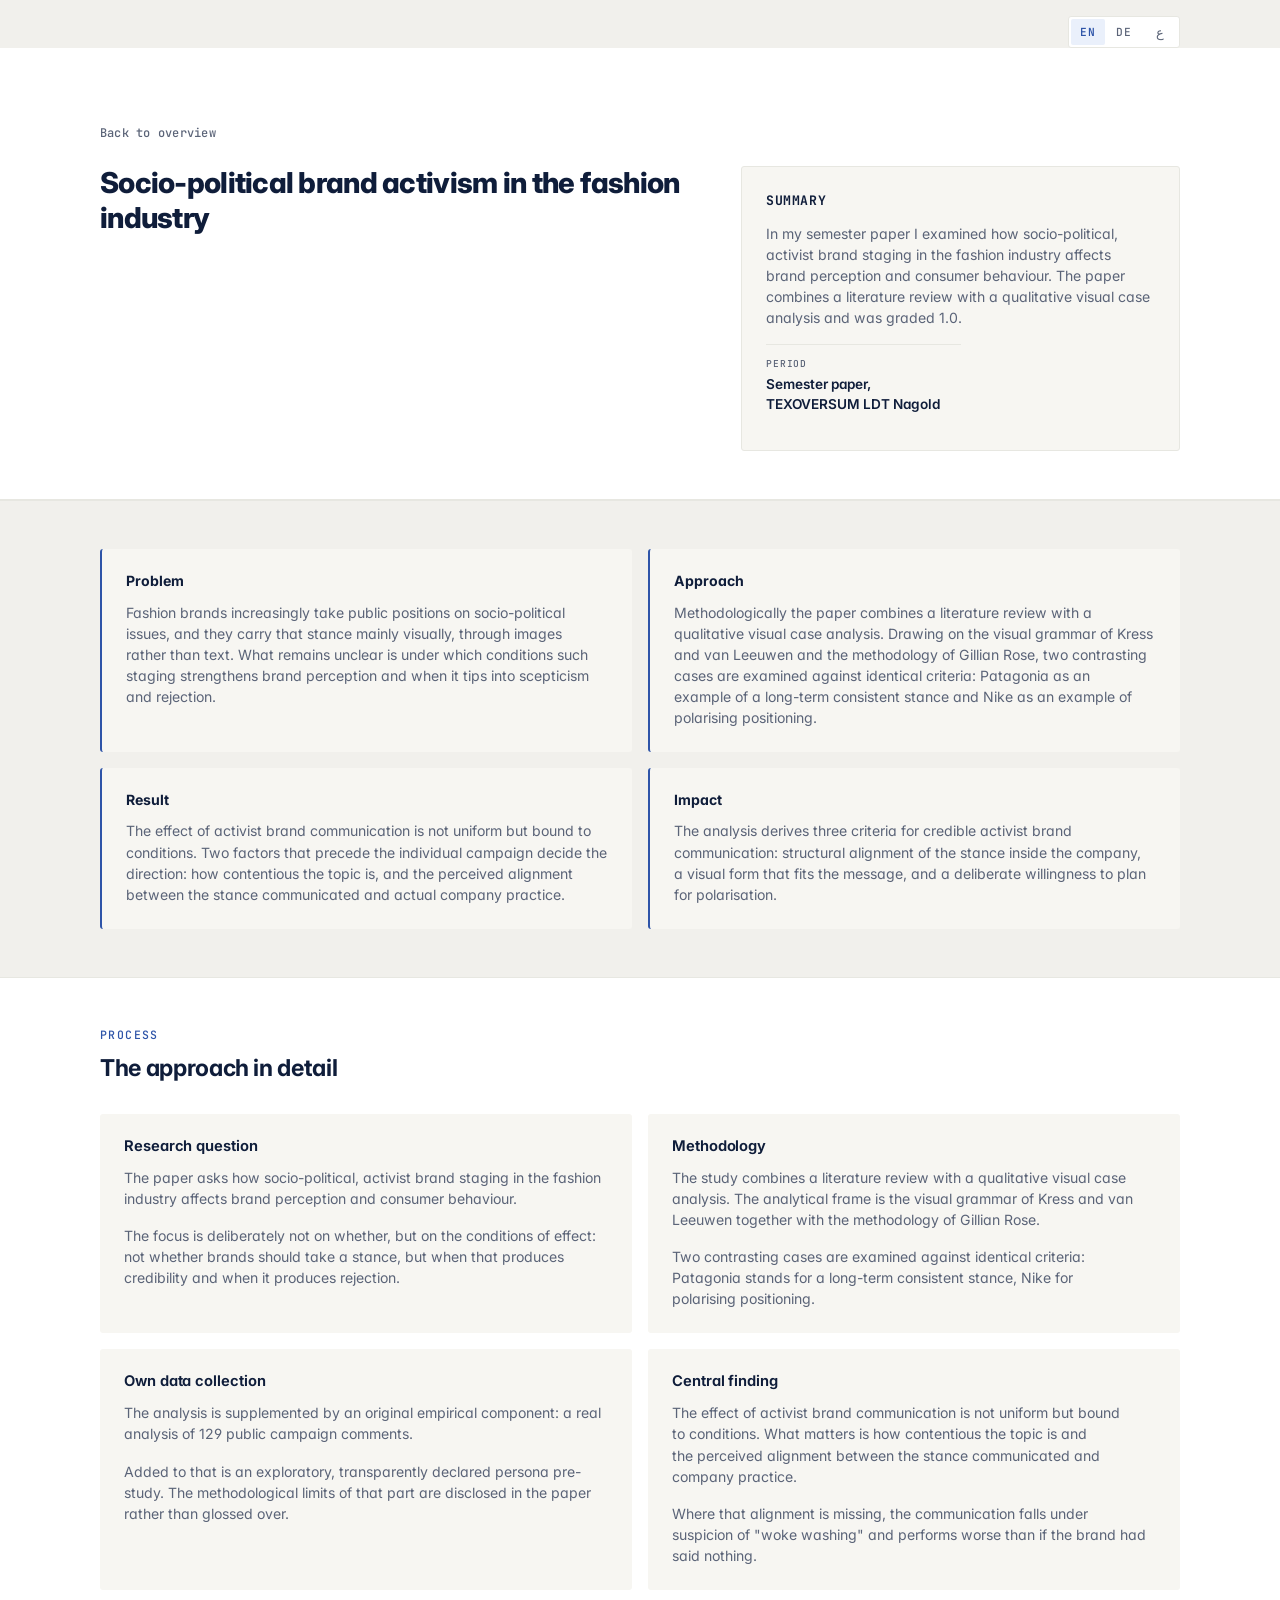
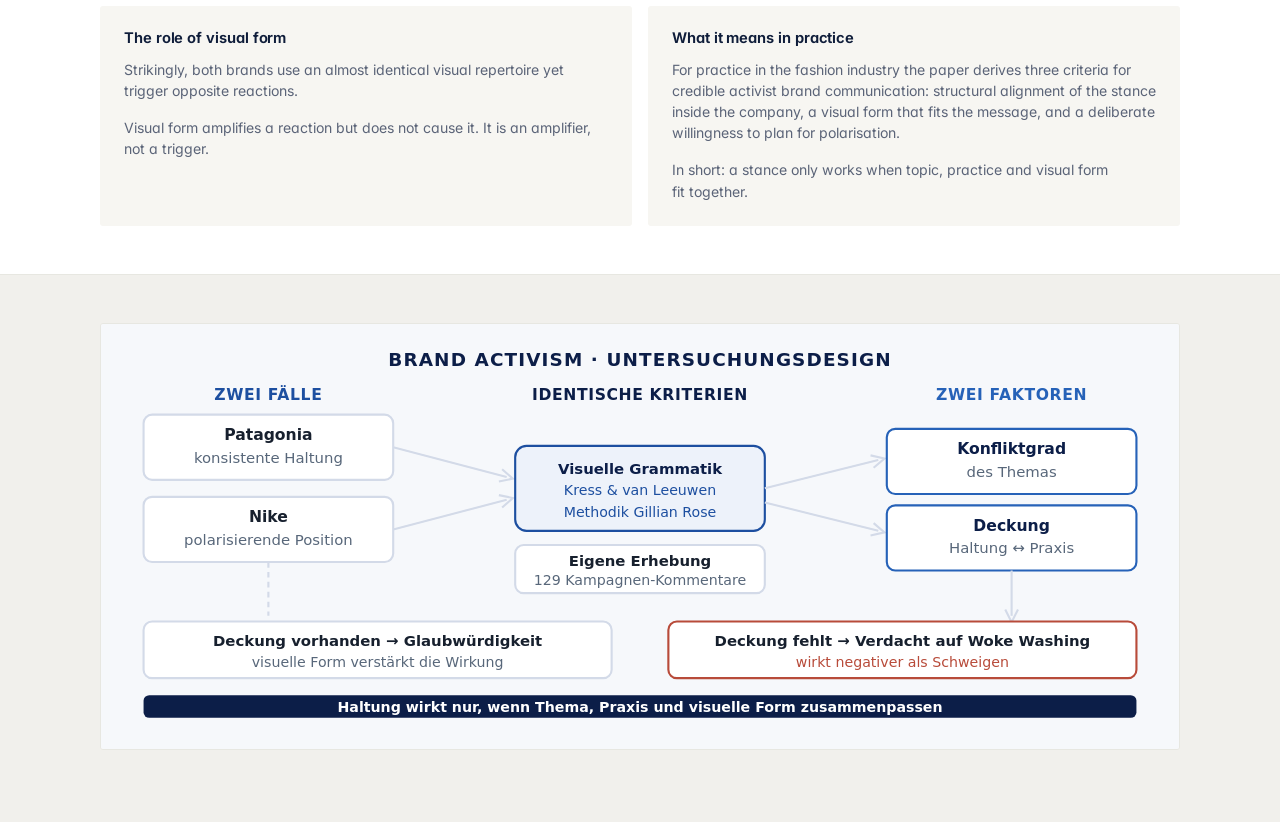
==== cases/brand-activism.html @ f55c7a22 "Dreisprachige Seite (EN/DE/AR), neue Inhalte und drei neue Cases - Inhalt nach assets/js/content/{en" ====
<!doctype html>
<html lang="en">
  <head>
    <meta charset="utf-8">
    <meta name="viewport" content="width=device-width, initial-scale=1">
    <title>Semester paper: brand activism | Portfolio</title>
    <link rel="preconnect" href="https://fonts.googleapis.com">
    <link rel="preconnect" href="https://fonts.gstatic.com" crossorigin>
    <link href="https://fonts.googleapis.com/css2?family=Inter:wght@300;400;500;600;700;800&family=JetBrains+Mono:wght@400;500;600&family=Noto+Sans+Arabic:wght@300;400;500;600;700&display=swap" rel="stylesheet">
    <link rel="stylesheet" href="../assets/css/tokens.css">
    <link rel="stylesheet" href="../assets/css/base.css">
    <link rel="stylesheet" href="../assets/css/layout.css">
    <link rel="stylesheet" href="../assets/css/components.css">
    <link rel="stylesheet" href="../assets/css/pages.css">
  </head>
  <body data-root=".." data-page="case" data-case="brandactivism">
    <a class="skip-link" href="#main" data-i18n="ui.skipLink">Skip to content</a>
    <main id="main" class="case-main" data-case-render-root></main>
    <script src="../assets/js/content/en.js"></script>
    <script src="../assets/js/content/de.js"></script>
    <script src="../assets/js/content/ar.js"></script>
    <script src="../assets/js/common.js"></script>
    <script src="../assets/js/case-page.js"></script>
  </body>
</html>
---- assets/css/tokens.css ----
:root {
  color-scheme: light;
  /* Palette — derived from Lebenslauf */
  --color-bg: #f1f0ec;
  --color-surface: #ffffff;
  --color-surface-2: #f7f6f2;
  --color-text: #20242e;
  --color-muted: #5b6478;
  --color-border: #d8d8d2;
  --color-rule: #e7e7e1;
  --color-strong: #0f1d3a;
  --color-accent: #2e54a8;
  --color-accent-soft: #eaf0fb;
  --color-accent-2: #b8704a;
  --color-accent-3: #b84b3a;
  --color-blue: #2e54a8;
  /* Shadows — restrained */
  --shadow-soft: 0 2px 4px rgba(15,29,58,.04), 0 12px 32px rgba(15,29,58,.07);
  --shadow-card: 0 1px 2px rgba(15,29,58,.04);
  /* Status */
  --color-status-active: #1a5c40;
  --color-status-active-bg: #eaf5ef;
  --color-status-dev: #7c4f0a;
  --color-status-dev-bg: #fef3e2;
  --color-status-planned: #1e4e7a;
  --color-status-planned-bg: #e8f1fa;
  /* Radii — compact, CV-like */
  --radius: 3px;
  --radius-small: 2px;
  /* Layout */
  --container: 1080px;
  /* Spacing */
  --space-1: 0.25rem;
  --space-2: 0.5rem;
  --space-3: 0.75rem;
  --space-4: 1rem;
  --space-5: 1.5rem;
  --space-6: 2rem;
  --space-7: 3rem;
  --space-8: 4.5rem;
  /* Typography */
  --font-sans: "Inter", "Helvetica Neue", Arial, sans-serif;
  --font-mono: "JetBrains Mono", monospace;
}
---- assets/css/base.css ----
* {
  box-sizing: border-box;
}

html {
  scroll-behavior: smooth;
}

section[id] {
  scroll-margin-top: 0;
}

body {
  margin: 0;
  background: var(--color-bg);
  color: var(--color-text);
  font-family: var(--font-sans);
  font-size: 15.5px;
  line-height: 1.5;
  letter-spacing: 0;
  -webkit-font-smoothing: antialiased;
  -moz-osx-font-smoothing: grayscale;
  font-feature-settings: "ss01", "cv11";
}

::selection {
  background: rgba(46, 84, 168, 0.18);
}

a {
  color: inherit;
}

img {
  display: block;
  max-width: 100%;
}

h1, h2, h3, h4, p {
  margin-top: 0;
}

h1, h2, h3, h4 {
  line-height: 1.15;
  letter-spacing: -0.015em;
  color: var(--color-strong);
}

h1 {
  font-size: 2.6rem;
  font-weight: 800;
  letter-spacing: -0.025em;
  margin-bottom: var(--space-4);
}

h2 {
  font-size: 1.45rem;
  font-weight: 700;
  letter-spacing: -0.015em;
  margin-bottom: var(--space-4);
}

h3 {
  font-size: 1.05rem;
  font-weight: 650;
  letter-spacing: -0.005em;
  margin-bottom: var(--space-3);
}

p {
  margin-bottom: var(--space-4);
  text-wrap: pretty;
}

ul {
  padding-left: 1.1rem;
}

li + li {
  margin-top: var(--space-1);
}

.skip-link {
  position: absolute;
  left: var(--space-4);
  top: -100px;
  z-index: 100;
  padding: var(--space-2) var(--space-3);
  background: var(--color-strong);
  color: var(--color-surface);
  border-radius: var(--radius-small);
  text-decoration: none;
}

.skip-link:focus {
  top: var(--space-4);
}

@media (max-width: 760px) {
  body {
    font-size: 15px;
  }

  h1 {
    font-size: 2rem;
  }

  h2 {
    font-size: 1.3rem;
  }
}

/* ── Section entrance animations — subtle ──── */

.section-animate {
  opacity: 0;
  transform: translateY(10px);
  transition: opacity 0.45s ease, transform 0.45s ease;
}

.section-animate.is-visible {
  opacity: 1;
  transform: none;
}

@keyframes fadeUp {
  from { opacity: 0; transform: translateY(8px); }
  to   { opacity: 1; transform: none; }
}

.hero-copy > * {
  opacity: 0;
  animation: fadeUp 0.45s ease forwards;
}

.hero-copy > *:nth-child(1) { animation-delay: 0.08s; }
.hero-copy > *:nth-child(2) { animation-delay: 0.18s; }
.hero-copy > *:nth-child(3) { animation-delay: 0.28s; }
---- assets/css/layout.css ----
.container {
  width: min(100% - 2rem, var(--container));
  margin-inline: auto;
}

/* ── Header & Nav (case pages) ───────────────── */

.site-header {
  position: sticky;
  top: 0;
  z-index: 50;
  background: rgba(241, 240, 236, 0.92);
  backdrop-filter: blur(16px);
  -webkit-backdrop-filter: blur(16px);
  border-bottom: 1px solid var(--color-rule);
}

.nav-shell {
  display: flex;
  align-items: center;
  justify-content: space-between;
  min-height: 52px;
  gap: var(--space-5);
}

.brand {
  display: inline-flex;
  align-items: center;
  gap: var(--space-3);
  color: var(--color-strong);
  text-decoration: none;
  font-weight: 700;
  font-size: 0.92rem;
  white-space: nowrap;
}

.nav-links {
  display: flex;
  align-items: center;
  gap: var(--space-1);
  flex-wrap: wrap;
  justify-content: flex-end;
}

.nav-links a {
  min-height: 32px;
  display: inline-flex;
  align-items: center;
  padding: 0 var(--space-3);
  border-radius: var(--radius-small);
  color: var(--color-muted);
  font-size: 0.85rem;
  font-weight: 500;
  text-decoration: none;
  transition: color 120ms ease, background 120ms ease;
}

.nav-links a:hover,
.nav-links a:focus-visible {
  color: var(--color-text);
  background: rgba(32, 36, 46, 0.05);
  outline: none;
}

.nav-links a.is-active {
  color: var(--color-accent);
  font-weight: 600;
}

/* ── Hero ────────────────────────────────────── */

.hero-section {
  padding: var(--space-8) 0 var(--space-7);
  min-height: 80vh;
  display: flex;
  align-items: center;
}

.hero-grid {
  display: grid;
  grid-template-columns: minmax(0, 1.15fr) minmax(280px, 0.85fr);
  align-items: center;
  gap: var(--space-7);
}

.hero-lead {
  max-width: 600px;
  color: var(--color-muted);
  font-size: 1.05rem;
  line-height: 1.55;
}

.hero-actions {
  display: flex;
  align-items: center;
  gap: var(--space-3);
  flex-wrap: wrap;
  margin-top: var(--space-5);
}

/* ── Sections ────────────────────────────────── */

.section {
  padding: var(--space-7) 0;
  border-top: 1px solid var(--color-rule);
}

.band-section {
  padding: var(--space-7) 0;
  background: var(--color-surface);
  border-top: 1px solid var(--color-rule);
}

.section-heading {
  max-width: 720px;
  margin-bottom: var(--space-6);
}

.split-heading {
  display: grid;
  grid-template-columns: minmax(0, 0.9fr) minmax(280px, 0.7fr);
  align-items: end;
  gap: var(--space-6);
  max-width: none;
}

.split-heading p {
  color: var(--color-muted);
  margin-bottom: 0;
}

/* ── Case groups ─────────────────────────────── */

.case-group + .case-group {
  margin-top: var(--space-6);
}

.case-grid {
  display: grid;
  grid-template-columns: repeat(2, minmax(0, 1fr));
  gap: var(--space-4);
}

.case-grid.compact {
  grid-template-columns: repeat(3, minmax(0, 1fr));
}

.case-grid.lead {
  grid-template-columns: minmax(0, 1fr);
}

/* ── Process layout ──────────────────────────── */

.process-layout {
  display: grid;
  grid-template-columns: minmax(280px, 0.8fr) minmax(0, 1.2fr);
  gap: var(--space-7);
  align-items: start;
}

/* ── Footer ──────────────────────────────────── */

.site-footer {
  border-top: 1px solid var(--color-rule);
  padding: var(--space-6) 0;
  color: var(--color-muted);
  font-size: 0.88rem;
}

.footer-grid {
  display: flex;
  align-items: flex-start;
  justify-content: space-between;
  gap: var(--space-5);
}

.footer-links {
  display: flex;
  gap: var(--space-4);
  flex-wrap: wrap;
}

.footer-links a {
  color: var(--color-muted);
  font-size: 0.85rem;
  text-decoration: none;
}

.footer-links a:hover,
.footer-links a:focus-visible {
  color: var(--color-text);
}

/* ── Responsive ──────────────────────────────── */

@media (max-width: 920px) {
  .hero-grid,
  .split-heading,
  .process-layout {
    grid-template-columns: 1fr;
  }

  .case-grid,
  .case-grid.compact {
    grid-template-columns: 1fr;
  }
}

@media (max-width: 640px) {
  .nav-shell,
  .footer-grid {
    align-items: flex-start;
    flex-direction: column;
  }

  .nav-links {
    justify-content: flex-start;
  }

  .hero-section {
    padding-top: var(--space-7);
    min-height: auto;
  }
}
---- assets/css/components.css ----
/* ── Eyebrow — monospace section label like CV ── */

.eyebrow {
  font-family: var(--font-mono);
  color: var(--color-accent);
  font-size: 0.72rem;
  font-weight: 500;
  letter-spacing: 0.12em;
  margin-bottom: var(--space-3);
  text-transform: uppercase;
}

/* ── Buttons ─────────────────────────────────── */

.button {
  min-height: 40px;
  display: inline-flex;
  align-items: center;
  justify-content: center;
  padding: 0 var(--space-5);
  border: none;
  border-radius: var(--radius);
  font-size: 0.88rem;
  font-weight: 600;
  text-decoration: none;
  transition: opacity 120ms ease, background 120ms ease;
}

.button:hover,
.button:focus-visible {
  outline: none;
}

.button.primary {
  background: var(--color-strong);
  color: var(--color-surface);
}

.button.primary:hover,
.button.primary:focus-visible {
  opacity: 0.88;
}

.button.secondary {
  background: var(--color-surface);
  color: var(--color-text);
  border: 1px solid var(--color-border);
}

.button.secondary:hover,
.button.secondary:focus-visible {
  background: var(--color-surface-2);
}

/* ── Profile card ────────────────────────────── */

.profile-card {
  padding: var(--space-5);
  border-radius: var(--radius);
  background: var(--color-surface);
  border: 1px solid var(--color-rule);
  box-shadow: var(--shadow-card);
}

/* ── Portrait slot ───────────────────────────── */

.portrait-slot {
  width: 56%;
  aspect-ratio: 7 / 9;
  margin-inline: auto;
  margin-bottom: var(--space-4);
  overflow: hidden;
  border-radius: var(--radius);
  border: 1px solid var(--color-rule);
  background: var(--color-surface-2);
}

.portrait-slot span {
  display: grid;
  place-items: center;
  width: 100%;
  height: 100%;
  color: var(--color-strong);
  font-size: 2rem;
  font-weight: 850;
}

.portrait-slot.has-photo {
  border-color: transparent;
  background: none;
}

.portrait-slot img {
  width: 100%;
  height: 100%;
  object-fit: cover;
  display: block;
}

.profile-card-copy h2 {
  font-size: 1.3rem;
  margin-bottom: var(--space-2);
}

.profile-card-copy p:not(.eyebrow) {
  color: var(--color-muted);
  font-size: 0.88rem;
  line-height: 1.4;
}

.profile-card-copy p.profile-headline,
.profile-card-copy p.company-ref {
  font-family: var(--font-mono);
  font-size: 0.68rem;
  font-weight: 400;
  line-height: 1.45;
  color: var(--color-muted);
  letter-spacing: 0;
}

.profile-headline {
  margin-bottom: 2px;
}

.company-ref {
  margin-top: 0;
}

/* ── Stats ───────────────────────────────────── */

.stat-row {
  display: grid;
  grid-template-columns: repeat(3, minmax(0, 1fr));
  gap: var(--space-3);
  margin-top: var(--space-4);
}

.stat-item {
  padding-top: var(--space-2);
  border-top: 1px solid var(--color-rule);
}

.stat-item strong,
.stat-item span {
  display: block;
}

.stat-item strong {
  color: var(--color-strong);
  font-size: 0.88rem;
}

.stat-item span {
  color: var(--color-muted);
  font-family: var(--font-mono);
  font-size: 0.65rem;
  font-weight: 500;
  letter-spacing: 0.04em;
  text-transform: uppercase;
}

/* ── Resume intro ────────────────────────────── */

.resume-intro {
  display: grid;
  grid-template-columns: minmax(0, 0.75fr) minmax(0, 1.25fr);
  gap: var(--space-6);
  align-items: start;
}

.resume-intro .section-heading p {
  color: var(--color-muted);
}

/* ── Fact grid ───────────────────────────────── */

.fact-grid {
  display: grid;
  grid-template-columns: repeat(2, minmax(0, 1fr));
  gap: var(--space-3);
}

.profile-text {
  grid-row: span 2;
  padding: var(--space-5);
  border-radius: var(--radius);
  background: var(--color-surface-2);
}

.profile-text h3 {
  font-size: 0.95rem;
}

.profile-text p {
  color: var(--color-muted);
  font-size: 0.9rem;
  line-height: 1.55;
}

.profile-text p:last-child {
  margin-bottom: 0;
}

.fact-item {
  padding: var(--space-3) var(--space-4);
  border-radius: var(--radius);
  background: var(--color-surface-2);
}

.fact-item span,
.fact-item strong {
  display: block;
}

.fact-item span {
  margin-bottom: 2px;
  color: var(--color-muted);
  font-family: var(--font-mono);
  font-size: 0.65rem;
  font-weight: 500;
  text-transform: uppercase;
  letter-spacing: 0.08em;
}

.fact-item strong {
  color: var(--color-text);
  font-size: 0.88rem;
  font-weight: 600;
  line-height: 1.35;
}

/* ── Language cards — CV-style ───────────────── */

.lang-grid {
  grid-column: 1 / -1;
  display: grid;
  grid-template-columns: repeat(4, 1fr);
  gap: var(--space-3);
}

.lang-card {
  border: 1px solid var(--color-rule);
  border-radius: var(--radius);
  padding: var(--space-3);
  background: #fbfaf7;
}

.lang-name {
  font-size: 0.92rem;
  font-weight: 600;
  color: var(--color-strong);
}

.lang-level {
  margin-top: 2px;
  font-family: var(--font-mono);
  font-size: 0.62rem;
  color: var(--color-muted);
  letter-spacing: 0.02em;
  line-height: 1.3;
}

.lang-bar {
  margin-top: 6px;
  height: 2px;
  width: 100%;
  background: var(--color-rule);
  border-radius: 2px;
  overflow: hidden;
}

.lang-fill {
  height: 100%;
  background: var(--color-accent);
  border-radius: 2px;
}

/* ── Timeline ────────────────────────────────── */

.timeline {
  display: grid;
  gap: 0;
  position: relative;
  padding-left: 24px;
}

.timeline::before {
  content: "";
  position: absolute;
  left: 6px;
  top: 20px;
  bottom: 8px;
  width: 1px;
  background: var(--color-border);
}

.timeline-item {
  display: grid;
  grid-template-columns: 140px minmax(0, 1fr);
  gap: var(--space-4);
  padding: var(--space-3) 0;
  position: relative;
}

.timeline-item::before {
  content: "";
  position: absolute;
  left: -21px;
  top: 16px;
  width: 7px;
  height: 7px;
  border-radius: 50%;
  background: var(--color-bg);
  border: 1.5px solid var(--color-accent);
  z-index: 1;
}

.timeline-item:first-child::before {
  background: var(--color-accent);
}

.timeline-period {
  font-family: var(--font-mono);
  color: var(--color-muted);
  font-size: 0.75rem;
  font-weight: 500;
  letter-spacing: 0.02em;
  padding-top: 1px;
}

.timeline-copy h3 {
  font-size: 0.95rem;
  font-weight: 600;
  color: var(--color-strong);
  margin-bottom: var(--space-1);
}

.timeline-copy p {
  max-width: 720px;
  margin-bottom: var(--space-1);
  font-size: 0.85rem;
  color: var(--color-accent);
  font-weight: 500;
}

.timeline-copy ul {
  margin: var(--space-1) 0 0;
  padding: 0;
  list-style: none;
}

.timeline-copy li {
  position: relative;
  padding-left: 12px;
  font-size: 0.85rem;
  line-height: 1.4;
  color: var(--color-muted);
}

.timeline-copy li::before {
  content: "";
  position: absolute;
  left: 0;
  top: 8px;
  width: 5px;
  height: 1px;
  background: var(--color-border);
}

.timeline-copy li + li {
  margin-top: 2px;
}

/* ── Skills — key-value rows like CV ─────────── */

.skill-grid {
  display: grid;
  grid-template-columns: 1fr;
  gap: 0;
}

.skill-card {
  display: grid;
  grid-template-columns: 200px 1fr;
  gap: var(--space-3) var(--space-5);
  padding: var(--space-3) 0;
  border-top: 1px dashed var(--color-rule);
  background: transparent;
  border-radius: 0;
  min-height: auto;
  align-items: baseline;
}

.skill-card:first-child {
  border-top: 0;
  padding-top: 0;
}

.skill-card .marker {
  display: none;
}

.skill-card h3 {
  font-size: 0.85rem;
  font-weight: 600;
  color: var(--color-strong);
  margin-bottom: 0;
  grid-column: 1;
}

.skill-card p {
  display: none;
}

.skill-card .chip-row {
  display: block;
  grid-column: 2;
  line-height: 1.5;
}

.skill-card .chip {
  display: inline;
  background: none;
  padding: 0;
  border-radius: 0;
  color: var(--color-muted);
  font-size: 0.85rem;
  font-weight: 400;
  min-height: auto;
}

.skill-card .chip + .chip::before {
  content: "·";
  margin: 0 6px;
  color: var(--color-border);
}

/* ── Case card ───────────────────────────────── */

.case-card {
  min-height: auto;
  display: flex;
  flex-direction: column;
  padding: var(--space-4) var(--space-4) var(--space-4) var(--space-5);
  text-decoration: none;
  border-radius: var(--radius);
  background: var(--color-surface);
  border-left: 2px solid var(--color-accent);
  box-shadow: none;
  transition: background 120ms ease;
}

.case-card:hover,
.case-card:focus-visible {
  background: var(--color-accent-soft);
  outline: none;
}

.case-card.compact {
  min-height: auto;
}

.case-card.lead {
  padding: var(--space-5) var(--space-5) var(--space-5) var(--space-6);
}

.case-card.lead h3 {
  font-size: 1.08rem;
}

.case-card.lead p {
  font-size: 0.9rem;
  max-width: 68ch;
}

.case-card h3 {
  font-size: 0.95rem;
  font-weight: 600;
  margin-bottom: var(--space-2);
  color: var(--color-strong);
}

.case-card p {
  color: var(--color-muted);
  font-size: 0.85rem;
  line-height: 1.45;
}

.case-card .card-footer {
  display: flex;
  align-items: center;
  justify-content: space-between;
  gap: var(--space-3);
  margin-top: auto;
  padding-top: var(--space-3);
  font-size: 0.82rem;
}

.case-card .card-footer > span:last-child {
  color: var(--color-accent);
  font-weight: 600;
  font-size: 0.78rem;
  letter-spacing: 0.02em;
}

/* ── Chips & status chips ────────────────────── */

.chip {
  display: inline-flex;
  align-items: center;
  min-height: 22px;
  padding: 0 var(--space-2);
  border: none;
  border-radius: var(--radius-small);
  font-family: var(--font-mono);
  font-size: 0.65rem;
  font-weight: 500;
  letter-spacing: 0.04em;
  text-transform: uppercase;
}

.chip-row {
  display: flex;
  align-items: center;
  gap: var(--space-2);
  flex-wrap: wrap;
}

.status-chip {
  background: rgba(32, 36, 46, 0.06);
  color: var(--color-strong);
  font-weight: 600;
}

.status-chip.chip--active {
  background: var(--color-status-active-bg);
  color: var(--color-status-active);
}

.status-chip.chip--dev {
  background: var(--color-status-dev-bg);
  color: var(--color-status-dev);
}

.status-chip.chip--planned {
  background: var(--color-status-planned-bg);
  color: var(--color-status-planned);
}

/* ── Group label ─────────────────────────────── */

.group-label {
  margin-bottom: var(--space-3);
  color: var(--color-muted);
  font-family: var(--font-mono);
  font-size: 0.68rem;
  font-weight: 500;
  letter-spacing: 0.08em;
  text-transform: uppercase;
}

/* ── Signal board (case sidebar) ─────────────── */

.signal-board {
  padding: var(--space-5);
  border-radius: var(--radius);
  background: var(--color-surface-2);
}

.signal-board-header {
  display: flex;
  align-items: center;
  gap: var(--space-2);
  margin-bottom: var(--space-5);
  color: var(--color-muted);
  font-size: 0.85rem;
  font-weight: 600;
}

.status-dot {
  width: 7px;
  height: 7px;
  border-radius: 999px;
  background: var(--color-accent);
}

.signal-track {
  display: grid;
  gap: var(--space-3);
}

.signal-step {
  display: grid;
  grid-template-columns: 40px 1fr;
  gap: var(--space-2) var(--space-3);
  align-items: center;
  padding: var(--space-3) 0;
}

.signal-step span:last-child {
  grid-column: 2;
  color: var(--color-muted);
  font-size: 0.88rem;
}

.step-index {
  display: grid;
  place-items: center;
  width: 32px;
  height: 32px;
  border-radius: var(--radius-small);
  background: var(--color-accent-soft);
  color: var(--color-accent);
  font-family: var(--font-mono);
  font-size: 0.72rem;
  font-weight: 600;
}

.signal-line {
  width: 1px;
  height: 14px;
  margin-left: 30px;
  background: var(--color-border);
}

/* ── Competency grid ─────────────────────────── */

.competency-grid {
  display: grid;
  grid-template-columns: repeat(3, minmax(0, 1fr));
  gap: var(--space-4);
}

.competency-item {
  padding: var(--space-5);
  border-radius: var(--radius);
  background: var(--color-surface-2);
  min-height: 180px;
}

.competency-item .marker {
  width: 20px;
  height: 2px;
  margin-bottom: var(--space-4);
  background: var(--color-accent);
}

.competency-item:nth-child(2) .marker {
  background: var(--color-blue);
}

.competency-item:nth-child(3) .marker {
  background: var(--color-accent-2);
}

.competency-item p,
.case-card p,
.method-item p,
.case-summary p,
.detail-card p,
.evidence-item p,
.skill-card p {
  color: var(--color-muted);
}

/* ── Method list ─────────────────────────────── */

.method-list {
  display: grid;
  gap: 0;
}

.method-item {
  display: grid;
  grid-template-columns: 44px 1fr;
  gap: var(--space-4);
  padding: var(--space-4) 0;
  border-top: 1px solid var(--color-rule);
  border-radius: 0;
  background: transparent;
}

.method-item:last-child {
  border-bottom: none;
}

.method-number {
  display: grid;
  place-items: center;
  width: 36px;
  height: 36px;
  border-radius: 999px;
  background: var(--color-accent-soft);
  color: var(--color-accent);
  font-family: var(--font-mono);
  font-size: 0.75rem;
  font-weight: 600;
}

/* ── Update panel ────────────────────────────── */

.update-panel {
  display: grid;
  grid-template-columns: minmax(0, 1fr) auto;
  gap: var(--space-5);
  align-items: center;
  padding: var(--space-6) 0;
  border-radius: 0;
  background: transparent;
}

.update-panel p {
  color: var(--color-muted);
  margin-bottom: 0;
}

/* ── Contact ─────────────────────────────────── */

.contact-layout {
  display: grid;
  grid-template-columns: minmax(0, 0.85fr) minmax(300px, 1.15fr);
  gap: var(--space-6);
  align-items: start;
}

.contact-layout .section-heading p {
  color: var(--color-muted);
}

.contact-heading {
  font-size: 1.25rem;
  font-weight: 700;
  letter-spacing: -0.01em;
  line-height: 1.35;
  color: var(--color-text);
}

.contact-panel {
  display: grid;
  gap: var(--space-1);
  padding: 0;
  background: transparent;
}

.contact-list {
  display: grid;
  gap: 0;
}

.contact-item {
  display: grid;
  grid-template-columns: 100px 1fr;
  gap: var(--space-3);
  align-items: baseline;
  padding: var(--space-3) 0;
  border-bottom: 1px solid var(--color-rule);
  text-decoration: none;
}

.contact-item:first-child {
  border-top: 1px solid var(--color-rule);
}

.contact-item:last-child {
  border-bottom: none;
}

.contact-item span {
  color: var(--color-muted);
  font-family: var(--font-mono);
  font-size: 0.65rem;
  font-weight: 500;
  text-transform: uppercase;
  letter-spacing: 0.08em;
}

.contact-item strong {
  color: var(--color-text);
  font-size: 0.9rem;
  font-weight: 500;
  overflow-wrap: anywhere;
}

.contact-item:hover strong,
.contact-item:focus-visible strong {
  color: var(--color-accent);
}

/* ── Responsive ──────────────────────────────── */

@media (max-width: 920px) {
  .competency-grid,
  .resume-intro,
  .contact-layout {
    grid-template-columns: 1fr;
  }

  .skill-card {
    grid-template-columns: 1fr;
  }

  .update-panel {
    grid-template-columns: 1fr;
  }

  .profile-text {
    grid-row: auto;
  }

  .lang-grid {
    grid-template-columns: repeat(2, 1fr);
  }
}

@media (max-width: 640px) {
  .fact-grid,
  .timeline-item,
  .stat-row {
    grid-template-columns: 1fr;
  }

  .lang-grid {
    grid-template-columns: 1fr 1fr;
  }

  .contact-item {
    grid-template-columns: 1fr;
    gap: 2px;
  }
}


/* ── Status chips: completed & pending ───────── */

.status-chip.chip--done {
  background: var(--color-status-active-bg);
  color: var(--color-status-active);
}

.status-chip.chip--pending {
  background: var(--color-surface-2);
  color: var(--color-muted);
}

/* ── Pending case card (no detail page yet) ──── */

.case-card.is-pending {
  border-inline-start-color: var(--color-border);
  cursor: default;
}

.case-card.is-pending:hover {
  background: var(--color-surface);
}

.case-card.is-pending h3 {
  color: var(--color-muted);
}

.case-card.is-pending .card-footer > span:last-child {
  color: var(--color-muted);
  font-weight: 500;
}

/* ── Language switcher ───────────────────────── */

.lang-switch-bar {
  width: min(var(--container), 100% - 2rem);
  margin: 0 auto;
  padding-top: var(--space-4);
  display: flex;
  justify-content: flex-end;
}

.lang-switch {
  display: inline-flex;
  gap: 2px;
  padding: 2px;
  border: 1px solid var(--color-rule);
  border-radius: var(--radius);
  background: var(--color-surface);
}

.lang-switch button {
  min-width: 34px;
  min-height: 26px;
  padding: 0 var(--space-2);
  border: 0;
  border-radius: var(--radius-small);
  background: transparent;
  color: var(--color-muted);
  font-family: var(--font-mono);
  font-size: 0.7rem;
  font-weight: 500;
  letter-spacing: 0.06em;
  text-transform: uppercase;
  cursor: pointer;
  transition: background 120ms ease, color 120ms ease;
}

.lang-switch button:hover,
.lang-switch button:focus-visible {
  color: var(--color-text);
  background: rgba(32, 36, 46, 0.05);
  outline: none;
}

.lang-switch button.is-active {
  background: var(--color-accent-soft);
  color: var(--color-accent);
  font-weight: 600;
}

.lang-switch button[lang="ar"] {
  font-family: var(--font-sans);
  font-size: 0.8rem;
  letter-spacing: 0;
}

/* ── Arabic typography and RTL mirroring ─────── */

[lang="ar"] body,
html[lang="ar"] {
  --font-sans: "Noto Sans Arabic", "Inter", "Helvetica Neue", Arial, sans-serif;
}

html[lang="ar"] .timeline-period,
html[lang="ar"] .fact-item span,
html[lang="ar"] .eyebrow,
html[lang="ar"] .meta-card span,
html[lang="ar"] .lang-level,
html[lang="ar"] .chip {
  font-family: var(--font-sans);
  letter-spacing: 0;
}

[dir="rtl"] .skip-link {
  left: auto;
  right: var(--space-4);
}

[dir="rtl"] ul {
  padding-left: 0;
  padding-right: 1.1rem;
}

[dir="rtl"] .timeline {
  padding-left: 0;
  padding-right: 24px;
}

[dir="rtl"] .timeline::before {
  left: auto;
  right: 6px;
}

[dir="rtl"] .timeline-item::before {
  left: auto;
  right: -21px;
}

[dir="rtl"] .timeline-copy li {
  padding-left: 0;
  padding-right: 12px;
}

[dir="rtl"] .timeline-copy li::before {
  left: auto;
  right: 0;
}

[dir="rtl"] .case-card,
[dir="rtl"] .detail-card,
[dir="rtl"] .next-link {
  border-left: 0;
  border-right: 2px solid var(--color-accent);
}

[dir="rtl"] .case-card.is-pending {
  border-right-color: var(--color-border);
}

[dir="rtl"] .signal-line {
  margin-left: 0;
  margin-right: 30px;
}

[dir="rtl"] .lang-switch-bar {
  justify-content: flex-end;
}
---- assets/css/pages.css ----
/* ── Case hero ───────────────────────────────── */

.case-hero {
  padding: var(--space-8) 0 var(--space-7);
  background: var(--color-surface);
  border-bottom: 1px solid var(--color-rule);
}

.breadcrumb {
  display: inline-flex;
  align-items: center;
  gap: var(--space-2);
  margin-bottom: var(--space-5);
  color: var(--color-muted);
  font-family: var(--font-mono);
  font-size: 0.75rem;
  font-weight: 500;
  letter-spacing: 0.02em;
  text-decoration: none;
  transition: color 120ms ease;
}

.breadcrumb:hover {
  color: var(--color-accent);
}

.case-hero-grid {
  display: grid;
  grid-template-columns: minmax(0, 1.15fr) minmax(280px, 0.85fr);
  gap: var(--space-7);
  align-items: start;
}

.case-hero-grid h1 {
  font-size: 1.8rem;
  line-height: 1.2;
}

.case-subtitle {
  color: var(--color-muted);
  font-size: 1.02rem;
  max-width: 640px;
  line-height: 1.5;
}

/* ── Case summary sidebar ────────────────────── */

.case-summary {
  padding: var(--space-5);
  border-radius: var(--radius);
  background: var(--color-surface-2);
  border: 1px solid var(--color-rule);
  min-height: auto;
}

.case-summary strong {
  display: block;
  margin-bottom: var(--space-3);
  color: var(--color-strong);
  font-size: 0.82rem;
  font-family: var(--font-mono);
  letter-spacing: 0.04em;
  text-transform: uppercase;
}

.case-summary p {
  font-size: 0.88rem;
  line-height: 1.5;
}

.meta-grid {
  display: grid;
  grid-template-columns: repeat(2, minmax(0, 1fr));
  gap: 0;
  margin-top: var(--space-4);
}

.meta-card {
  padding: var(--space-3) 0;
  border-top: 1px solid var(--color-rule);
}

.meta-card span {
  display: block;
  color: var(--color-muted);
  font-family: var(--font-mono);
  font-size: 0.6rem;
  font-weight: 500;
  letter-spacing: 0.08em;
  margin-bottom: 2px;
  text-transform: uppercase;
}

.meta-card p {
  margin-bottom: 0;
  color: var(--color-strong);
  font-weight: 600;
  font-size: 0.85rem;
}

/* ── Narrative grid ──────────────────────────── */

.case-section {
  padding: var(--space-7) 0;
  border-top: 1px solid var(--color-rule);
}

.narrative-grid {
  display: grid;
  grid-template-columns: repeat(2, minmax(0, 1fr));
  gap: var(--space-4);
}

.detail-card {
  padding: var(--space-5);
  border-radius: var(--radius);
  background: var(--color-surface-2);
  border-left: 2px solid var(--color-accent);
}

.detail-card h3 {
  font-size: 0.88rem;
  font-weight: 700;
  margin-bottom: var(--space-3);
  color: var(--color-strong);
}

.detail-card p {
  font-size: 0.88rem;
  line-height: 1.5;
}

.detail-card p:last-child,
.evidence-item p:last-child {
  margin-bottom: 0;
}

/* ── Sections detail ─────────────────────────── */

.content-grid {
  display: grid;
  grid-template-columns: minmax(0, 0.75fr) minmax(0, 1.25fr);
  gap: var(--space-6);
  align-items: start;
}

.sections-grid {
  display: grid;
  grid-template-columns: repeat(2, minmax(0, 1fr));
  gap: var(--space-4);
}

.content-section {
  padding: var(--space-5);
  border-radius: var(--radius);
  background: var(--color-surface-2);
}

.content-section h3 {
  font-size: 0.92rem;
  font-weight: 650;
  color: var(--color-strong);
  margin-bottom: var(--space-3);
}

.content-section p {
  color: var(--color-muted);
  font-size: 0.88rem;
  line-height: 1.5;
}

.content-section p:last-child {
  margin-bottom: 0;
}

/* ── Evidence ────────────────────────────────── */

.evidence-visual {
  margin-bottom: var(--space-5);
  border-radius: var(--radius);
  overflow: hidden;
  background: var(--color-surface-2);
  border: 1px solid var(--color-rule);
}

.evidence-visual img {
  width: 100%;
  display: block;
}

.evidence-caption {
  margin: 0;
  padding: var(--space-3) var(--space-4);
  color: var(--color-muted);
  font-size: 0.78rem;
  border-top: 1px solid var(--color-rule);
}

.evidence-grid {
  display: grid;
  grid-template-columns: repeat(3, minmax(0, 1fr));
  gap: var(--space-4);
}

.evidence-item {
  min-height: 160px;
  padding: var(--space-5);
  border-radius: var(--radius);
  background: var(--color-surface-2);
}

.evidence-item .evidence-type {
  display: inline-flex;
  margin-bottom: var(--space-3);
  color: var(--color-accent);
  font-family: var(--font-mono);
  font-size: 0.62rem;
  font-weight: 600;
  letter-spacing: 0.1em;
  text-transform: uppercase;
}

/* ── Next cases ──────────────────────────────── */

.next-cases {
  display: grid;
  grid-template-columns: repeat(2, minmax(0, 1fr));
  gap: var(--space-4);
}

.next-link {
  display: block;
  padding: var(--space-4);
  border-radius: var(--radius);
  background: var(--color-surface-2);
  text-decoration: none;
  border-left: 2px solid var(--color-accent);
  transition: background 120ms ease;
}

.next-link:hover,
.next-link:focus-visible {
  background: var(--color-accent-soft);
  outline: none;
}

.next-link span {
  display: block;
  color: var(--color-muted);
  font-family: var(--font-mono);
  font-size: 0.65rem;
  font-weight: 500;
  letter-spacing: 0.08em;
  margin-bottom: var(--space-2);
  text-transform: uppercase;
}

.next-link strong {
  color: var(--color-strong);
  font-size: 0.9rem;
}

/* ── Responsive ──────────────────────────────── */

@media (max-width: 980px) {
  .case-hero-grid,
  .content-grid,
  .narrative-grid,
  .sections-grid,
  .evidence-grid,
  .next-cases {
    grid-template-columns: 1fr;
  }
}

@media (max-width: 640px) {
  .meta-grid {
    grid-template-columns: 1fr;
  }
}
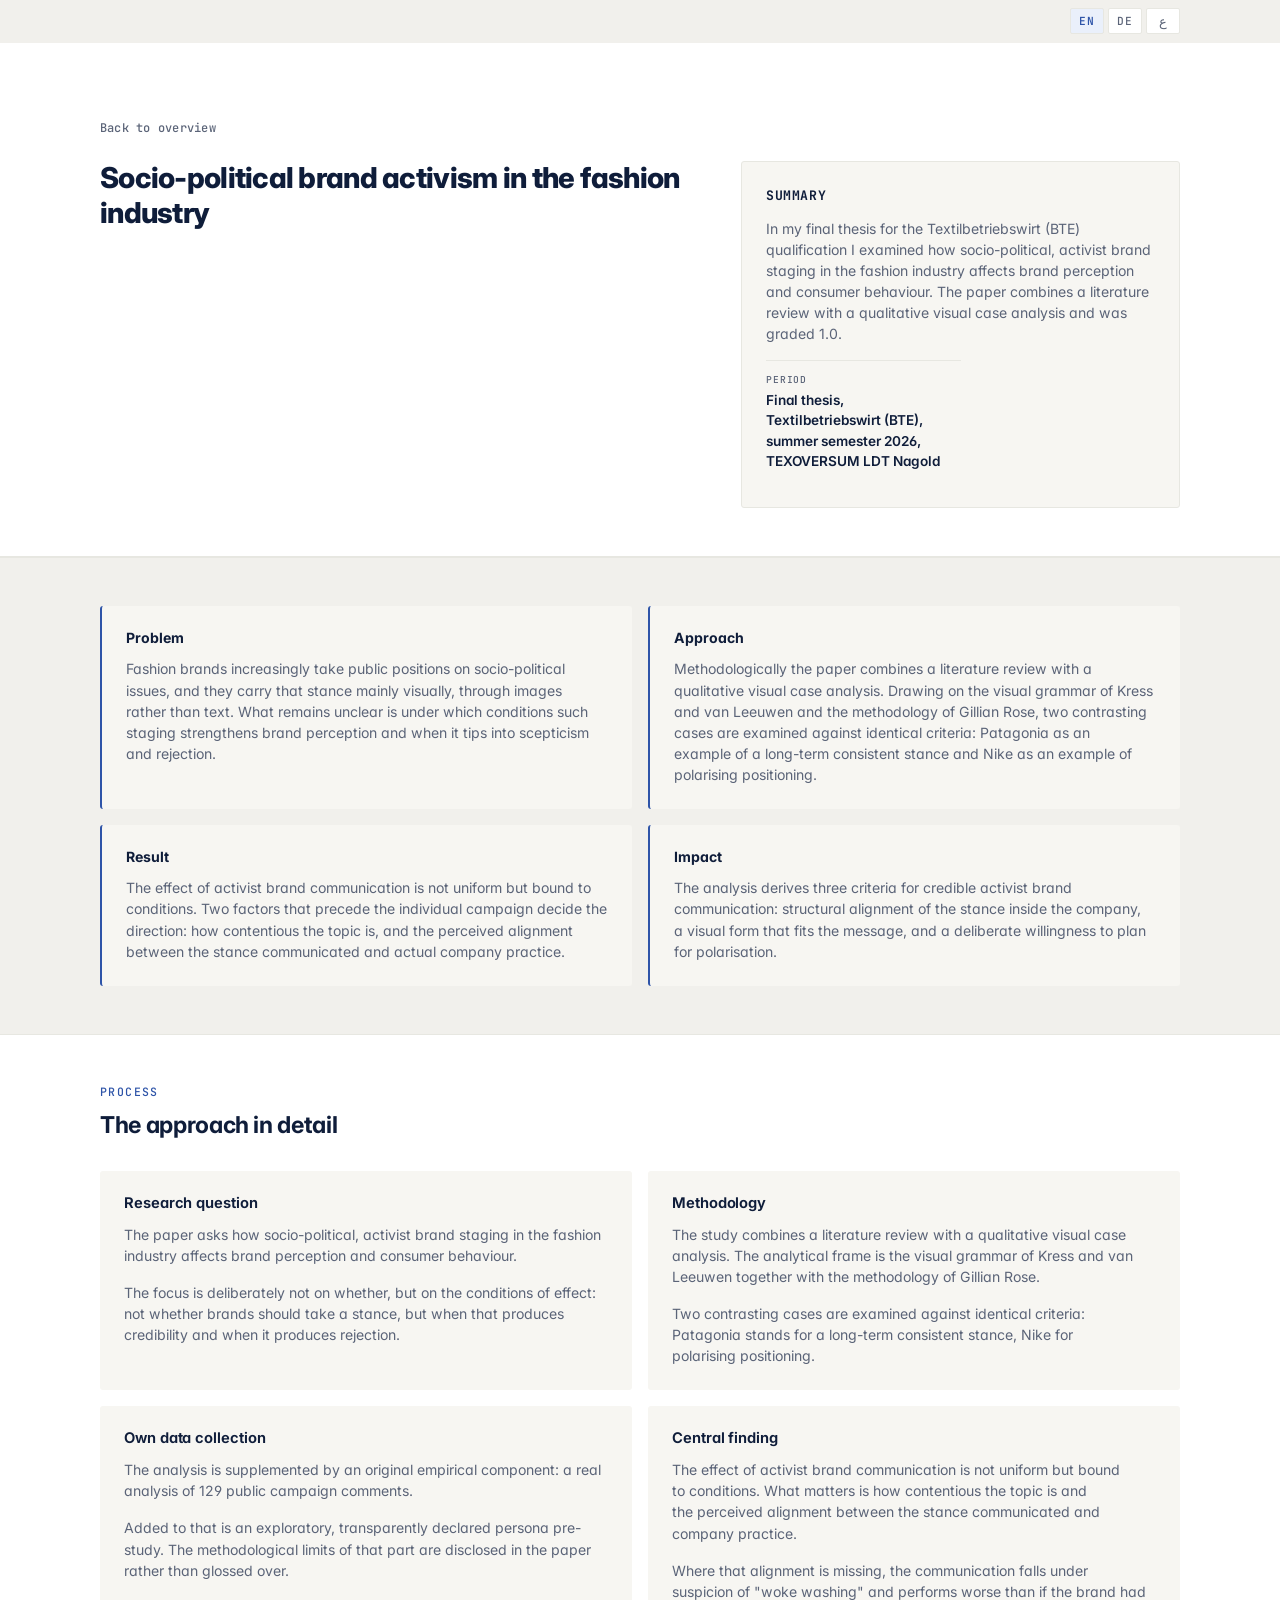
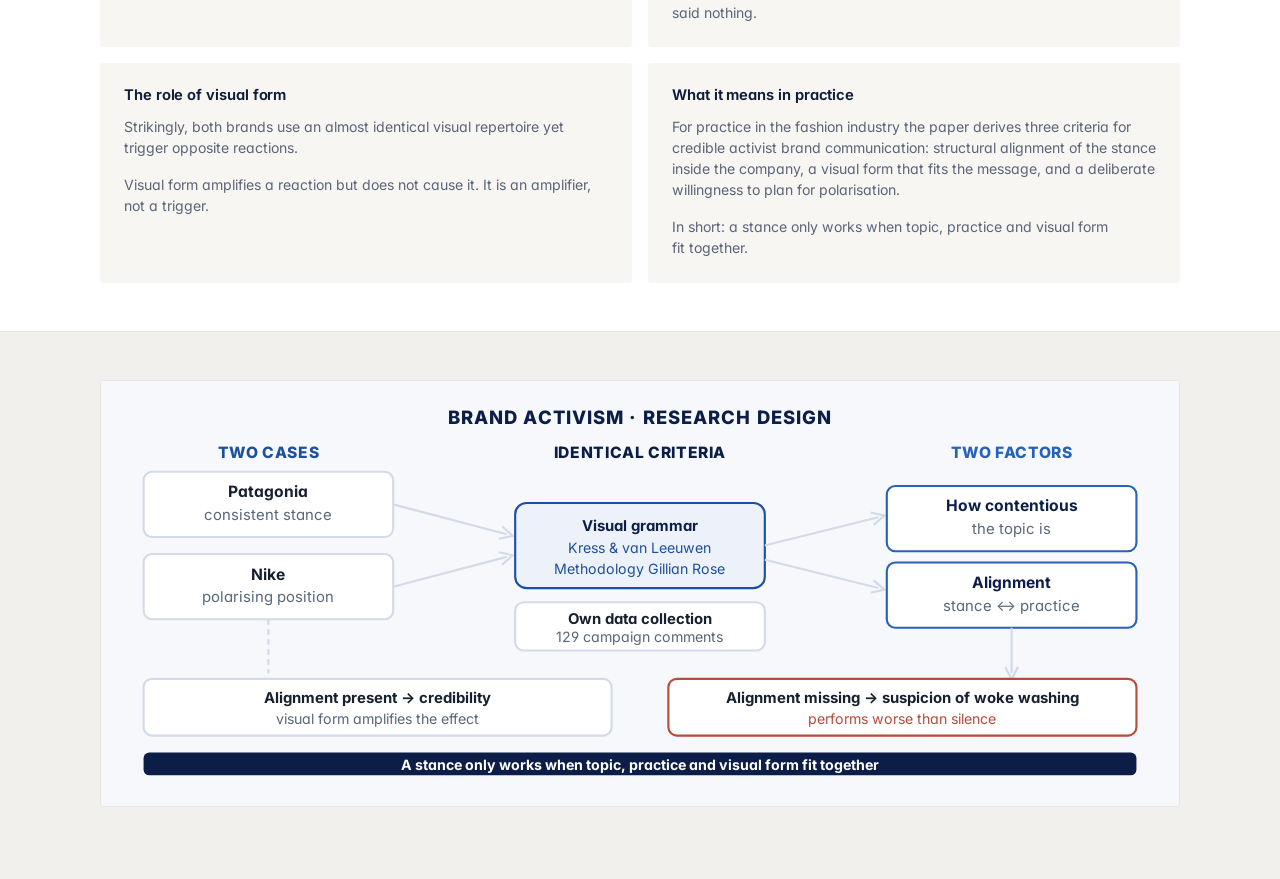
==== commit 509ed818: "Inhalte auf Stand Lebenslauf 11.2026 bringen, Handy-Ansicht reparieren Inhalte (DE/EN/AR): - Retail-" ====
--- a/cases/brand-activism.html
+++ b/cases/brand-activism.html
@@ -3,7 +3,7 @@
   <head>
     <meta charset="utf-8">
     <meta name="viewport" content="width=device-width, initial-scale=1">
-    <title>Semester paper: brand activism | Portfolio</title>
+    <title>Thesis: brand activism | Portfolio</title>
     <link rel="preconnect" href="https://fonts.googleapis.com">
     <link rel="preconnect" href="https://fonts.gstatic.com" crossorigin>
     <link href="https://fonts.googleapis.com/css2?family=Inter:wght@300;400;500;600;700;800&family=JetBrains+Mono:wght@400;500;600&family=Noto+Sans+Arabic:wght@300;400;500;600;700&display=swap" rel="stylesheet">
--- a/assets/css/base.css
+++ b/assets/css/base.css
@@ -21,6 +21,17 @@
   -webkit-font-smoothing: antialiased;
   -moz-osx-font-smoothing: grayscale;
   font-feature-settings: "ss01", "cv11";
+  /* Long German compounds must wrap instead of pushing the page wider. */
+  overflow-wrap: break-word;
+}
+
+/* On phones, break long German headings with hyphens instead of overflowing. */
+@media (max-width: 640px) {
+  html[lang="de"] h1,
+  html[lang="de"] h3 {
+    -webkit-hyphens: auto;
+    hyphens: auto;
+  }
 }
 
 ::selection {
--- a/assets/css/components.css
+++ b/assets/css/components.css
@@ -252,27 +252,10 @@
 }
 
 .lang-level {
-  margin-top: 2px;
-  font-family: var(--font-mono);
-  font-size: 0.62rem;
-  color: var(--color-muted);
-  letter-spacing: 0.02em;
-  line-height: 1.3;
-}
-
-.lang-bar {
-  margin-top: 6px;
-  height: 2px;
-  width: 100%;
-  background: var(--color-rule);
-  border-radius: 2px;
-  overflow: hidden;
-}
-
-.lang-fill {
-  height: 100%;
-  background: var(--color-accent);
-  border-radius: 2px;
+  margin-top: 3px;
+  font-size: 0.84rem;
+  color: var(--color-text);
+  line-height: 1.35;
 }
 
 /* ── Timeline ────────────────────────────────── */
@@ -371,70 +354,6 @@
   margin-top: 2px;
 }
 
-/* ── Skills — key-value rows like CV ─────────── */
-
-.skill-grid {
-  display: grid;
-  grid-template-columns: 1fr;
-  gap: 0;
-}
-
-.skill-card {
-  display: grid;
-  grid-template-columns: 200px 1fr;
-  gap: var(--space-3) var(--space-5);
-  padding: var(--space-3) 0;
-  border-top: 1px dashed var(--color-rule);
-  background: transparent;
-  border-radius: 0;
-  min-height: auto;
-  align-items: baseline;
-}
-
-.skill-card:first-child {
-  border-top: 0;
-  padding-top: 0;
-}
-
-.skill-card .marker {
-  display: none;
-}
-
-.skill-card h3 {
-  font-size: 0.85rem;
-  font-weight: 600;
-  color: var(--color-strong);
-  margin-bottom: 0;
-  grid-column: 1;
-}
-
-.skill-card p {
-  display: none;
-}
-
-.skill-card .chip-row {
-  display: block;
-  grid-column: 2;
-  line-height: 1.5;
-}
-
-.skill-card .chip {
-  display: inline;
-  background: none;
-  padding: 0;
-  border-radius: 0;
-  color: var(--color-muted);
-  font-size: 0.85rem;
-  font-weight: 400;
-  min-height: auto;
-}
-
-.skill-card .chip + .chip::before {
-  content: "·";
-  margin: 0 6px;
-  color: var(--color-border);
-}
-
 /* ── Case card ───────────────────────────────── */
 
 .case-card {
@@ -795,10 +714,6 @@
     grid-template-columns: 1fr;
   }
 
-  .skill-card {
-    grid-template-columns: 1fr;
-  }
-
   .update-panel {
     grid-template-columns: 1fr;
   }
@@ -865,11 +780,48 @@
 /* ── Language switcher ───────────────────────── */
 
 .lang-switch-bar {
+  position: sticky;
+  top: 0;
+  z-index: 60;
+  display: flex;
+  justify-content: center;
+  padding: var(--space-2) 0;
+  background: color-mix(in srgb, var(--color-bg) 88%, transparent);
+  border-bottom: 1px solid transparent;
+  transition: border-color 120ms ease;
+}
+
+@supports (backdrop-filter: blur(6px)) {
+  .lang-switch-bar {
+    backdrop-filter: blur(6px);
+  }
+}
+
+@supports not (color-mix(in srgb, red 50%, transparent)) {
+  .lang-switch-bar {
+    background: var(--color-bg);
+  }
+}
+
+.lang-switch-bar.is-stuck {
+  border-bottom-color: var(--color-rule);
+}
+
+.lang-switch-bar > .lang-switch {
   width: min(var(--container), 100% - 2rem);
-  margin: 0 auto;
-  padding-top: var(--space-4);
-  display: flex;
   justify-content: flex-end;
+  border: 0;
+  background: transparent;
+  padding: 0;
+}
+
+.lang-switch-bar > .lang-switch > button {
+  border: 1px solid var(--color-rule);
+  background: var(--color-surface);
+}
+
+.lang-switch-bar > .lang-switch > button + button {
+  margin-inline-start: 2px;
 }
 
 .lang-switch {
@@ -988,3 +940,10 @@
 [dir="rtl"] .lang-switch-bar {
   justify-content: flex-end;
 }
+
+/* Phone numbers and addresses are Latin text: keep their digit order in RTL. */
+[dir="rtl"] .contact-item strong {
+  direction: ltr;
+  unicode-bidi: isolate;
+  text-align: right;
+}
--- a/assets/css/pages.css
+++ b/assets/css/pages.css
@@ -183,9 +183,32 @@
   border: 1px solid var(--color-rule);
 }
 
-.evidence-visual img {
+.evidence-visual img,
+.evidence-visual svg {
   width: 100%;
-  display: block;
+  height: auto;
+  display: block;
+}
+
+/* The diagrams keep their left-to-right layout in every language; only the
+   labels are translated. Mirroring them relied on transform-box: fill-box,
+   which Safari does not apply to SVG text, so the labels vanished there. */
+[dir="rtl"] .evidence-visual {
+  direction: ltr;
+}
+
+/* On narrow screens the diagram would shrink until the labels are unreadable,
+   so keep it at a legible size and let it scroll sideways instead. */
+@media (max-width: 720px) {
+  .evidence-visual {
+    overflow-x: auto;
+    -webkit-overflow-scrolling: touch;
+  }
+
+  .evidence-visual img,
+  .evidence-visual svg {
+    min-width: 660px;
+  }
 }
 
 .evidence-caption {
@@ -278,3 +301,24 @@
     grid-template-columns: 1fr;
   }
 }
+
+/* Hint under a diagram that scrolls sideways on phones. */
+.swipe-hint {
+  display: none;
+}
+
+@media (max-width: 720px) {
+  .swipe-hint {
+    display: block;
+    margin: var(--space-2) 0 0;
+    color: var(--color-muted);
+    font-family: var(--font-mono);
+    font-size: 0.68rem;
+    letter-spacing: 0.04em;
+  }
+
+  [dir="rtl"] .swipe-hint {
+    font-family: var(--font-sans);
+    letter-spacing: 0;
+  }
+}
